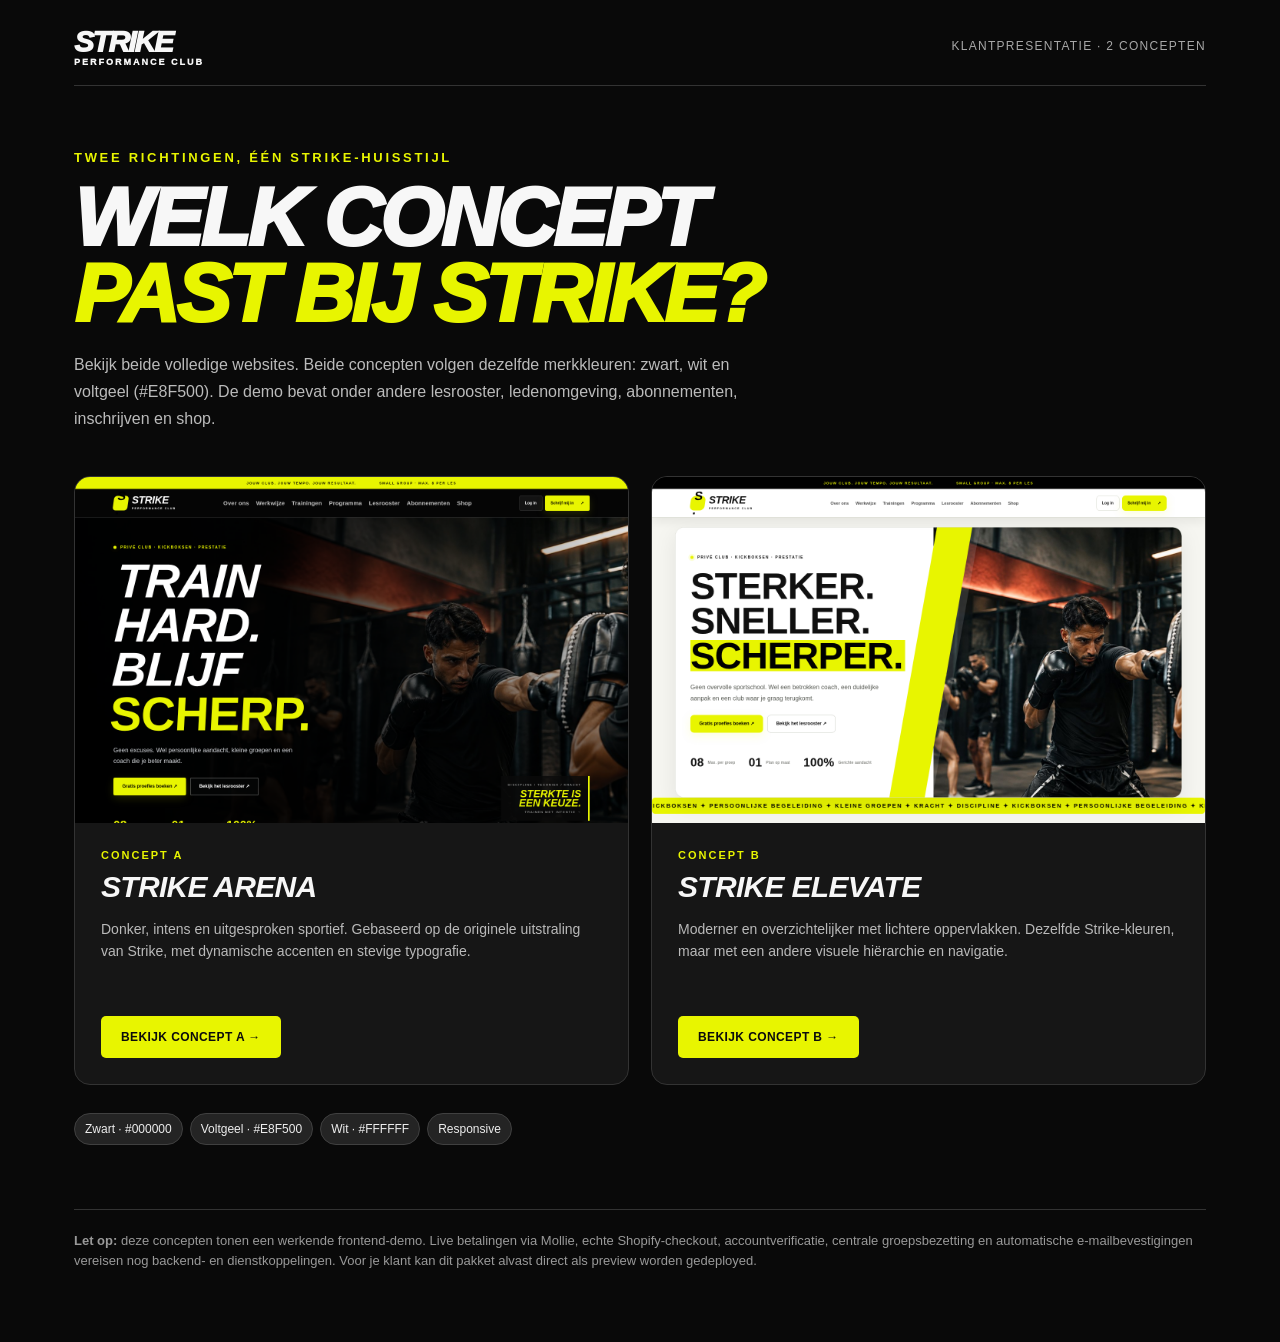
==== v2/index.html @ 975f400c "v2: Concept A (Arena) + Concept B (Elevate) onder /v2/ Co-Authored-By: Claude Fable 5.1 <noreply@ant" ====
<!DOCTYPE html>
<html lang="nl">
<head>
<meta charset="UTF-8"><meta name="viewport" content="width=device-width,initial-scale=1">
<title>STRIKE — Kies een websiteconcept</title>
<meta name="description" content="Vergelijk Concept A (Arena) en Concept B (Elevate) voor Strike Performance Club.">
<style>
:root{--neon:#E8F500;--black:#090909;--ink:#f7f7f7}*{box-sizing:border-box}body{margin:0;background:var(--black);color:var(--ink);font-family:Inter,Arial,sans-serif}a{text-decoration:none;color:inherit}.wrap{max-width:1180px;margin:auto;padding:25px 24px 70px}header{display:flex;justify-content:space-between;align-items:center;border-bottom:1px solid #333;padding-bottom:18px}.logo{font-size:30px;font-style:italic;font-weight:1000;letter-spacing:-2px}.logo span{font-size:9px;letter-spacing:2px;font-style:normal;display:block;margin-top:-2px}.mini{color:#a8a8a8;font-size:12px;text-transform:uppercase;letter-spacing:1.3px}.eyebrow{font-size:13px;letter-spacing:2.7px;color:var(--neon);font-weight:700;text-transform:uppercase;margin:64px 0 15px}h1{font-size:clamp(42px,7vw,82px);font-stretch:condensed;font-style:italic;letter-spacing:-3px;line-height:.93;margin:0 0 18px;font-weight:950;text-transform:uppercase}h1 em{color:var(--neon);font-style:inherit}.lead{max-width:670px;line-height:1.7;color:#bbb;font-size:16px;margin-bottom:44px}.grid{display:grid;grid-template-columns:1fr 1fr;gap:22px}.concept{background:#161616;border:1px solid #333;border-radius:16px;overflow:hidden;display:flex;flex-direction:column}.concept img{display:block;width:100%;aspect-ratio:1.6;object-fit:cover;object-position:top}.content{padding:26px}.label{color:var(--neon);font-size:11px;text-transform:uppercase;letter-spacing:2px;font-weight:800}.concept h2{font-size:30px;text-transform:uppercase;font-style:italic;letter-spacing:-.7px;margin:9px 0 10px}.concept p{color:#bababa;line-height:1.6;min-height:70px;font-size:14px}.btn{display:inline-flex;align-items:center;gap:12px;background:var(--neon);color:#0c0c0c;padding:14px 20px;border-radius:5px;font-weight:900;margin-top:14px;text-transform:uppercase;font-size:12px;letter-spacing:.4px}.concept:focus-within,.concept:hover{border-color:var(--neon)}.foot{border-top:1px solid #333;color:#999;margin-top:56px;padding-top:21px;line-height:1.6;font-size:13px}.pill{display:inline-block;background:#242424;border:1px solid #404040;padding:8px 10px;border-radius:30px;color:#eee;font-size:12px;margin:0 7px 8px 0}@media(max-width:760px){.grid{grid-template-columns:1fr}.wrap{padding:18px 16px 50px}header{align-items:flex-start}.eyebrow{margin-top:40px}h1{letter-spacing:-1.5px}.concept p{min-height:0}.content{padding:22px}}
</style></head><body><main class="wrap">
<header><div class="logo">STRIKE<span>PERFORMANCE CLUB</span></div><div class="mini">Klantpresentatie · 2 concepten</div></header>
<p class="eyebrow">Twee richtingen, één Strike-huisstijl</p>
<h1>WELK CONCEPT<br><em>PAST BIJ STRIKE?</em></h1>
<p class="lead">Bekijk beide volledige websites. Beide concepten volgen dezelfde merkkleuren: zwart, wit en voltgeel (#E8F500). De demo bevat onder andere lesrooster, ledenomgeving, abonnementen, inschrijven en shop.</p>
<section class="grid">
<article class="concept"><img src="previews/arena-desktop.png" alt="Voorvertoning van het donkere Concept A"><div class="content"><div class="label">Concept A</div><h2>STRIKE ARENA</h2><p>Donker, intens en uitgesproken sportief. Gebaseerd op de originele uitstraling van Strike, met dynamische accenten en stevige typografie.</p><a class="btn" href="concept-a/">Bekijk Concept A &rarr;</a></div></article>
<article class="concept"><img src="previews/elevate-desktop.png" alt="Voorvertoning van het lichte Concept B"><div class="content"><div class="label">Concept B</div><h2>STRIKE ELEVATE</h2><p>Moderner en overzichtelijker met lichtere oppervlakken. Dezelfde Strike-kleuren, maar met een andere visuele hiërarchie en navigatie.</p><a class="btn" href="concept-b/">Bekijk Concept B &rarr;</a></div></article>
</section>
<div style="margin-top:28px"><span class="pill">Zwart · #000000</span><span class="pill">Voltgeel · #E8F500</span><span class="pill">Wit · #FFFFFF</span><span class="pill">Responsive</span></div>
<div class="foot"><strong>Let op:</strong> deze concepten tonen een werkende frontend-demo. Live betalingen via Mollie, echte Shopify-checkout, accountverificatie, centrale groepsbezetting en automatische e-mailbevestigingen vereisen nog backend- en dienstkoppelingen. Voor je klant kan dit pakket alvast direct als preview worden gedeployed.</div>
</main></body></html>
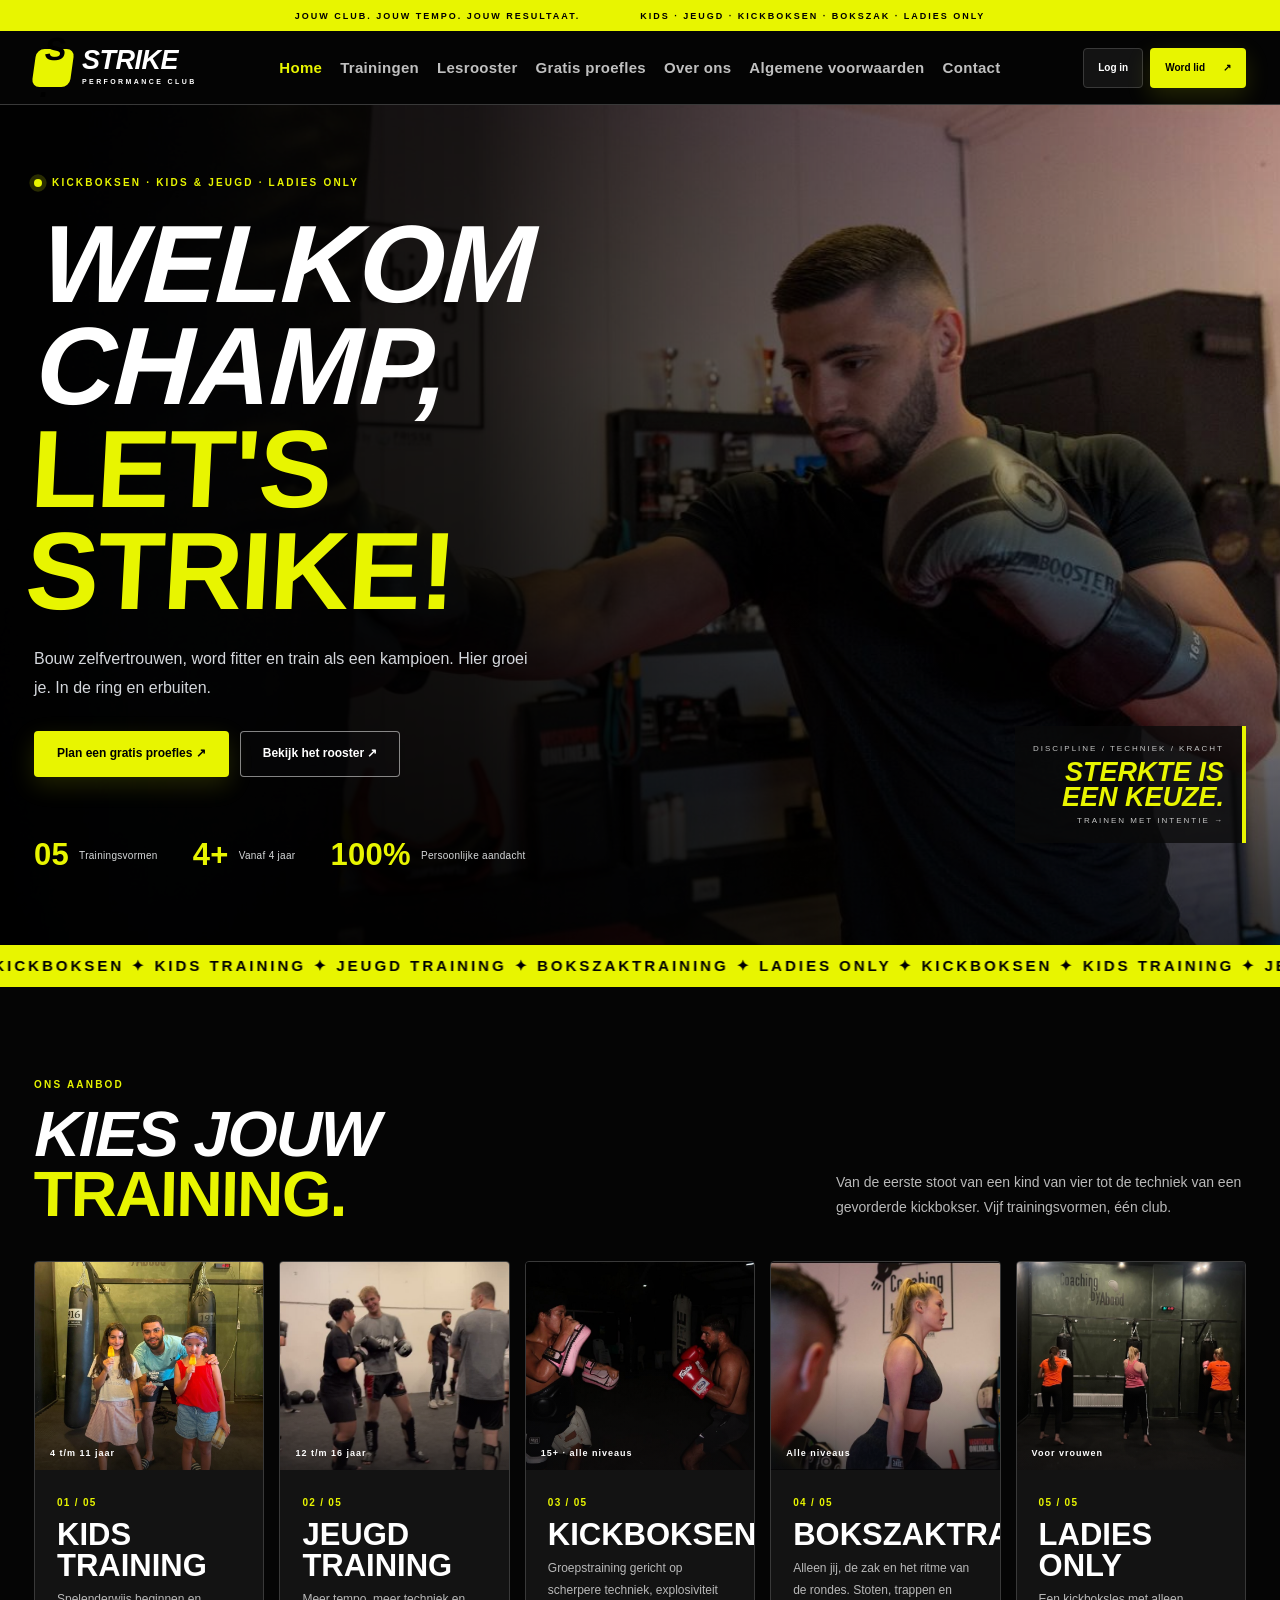
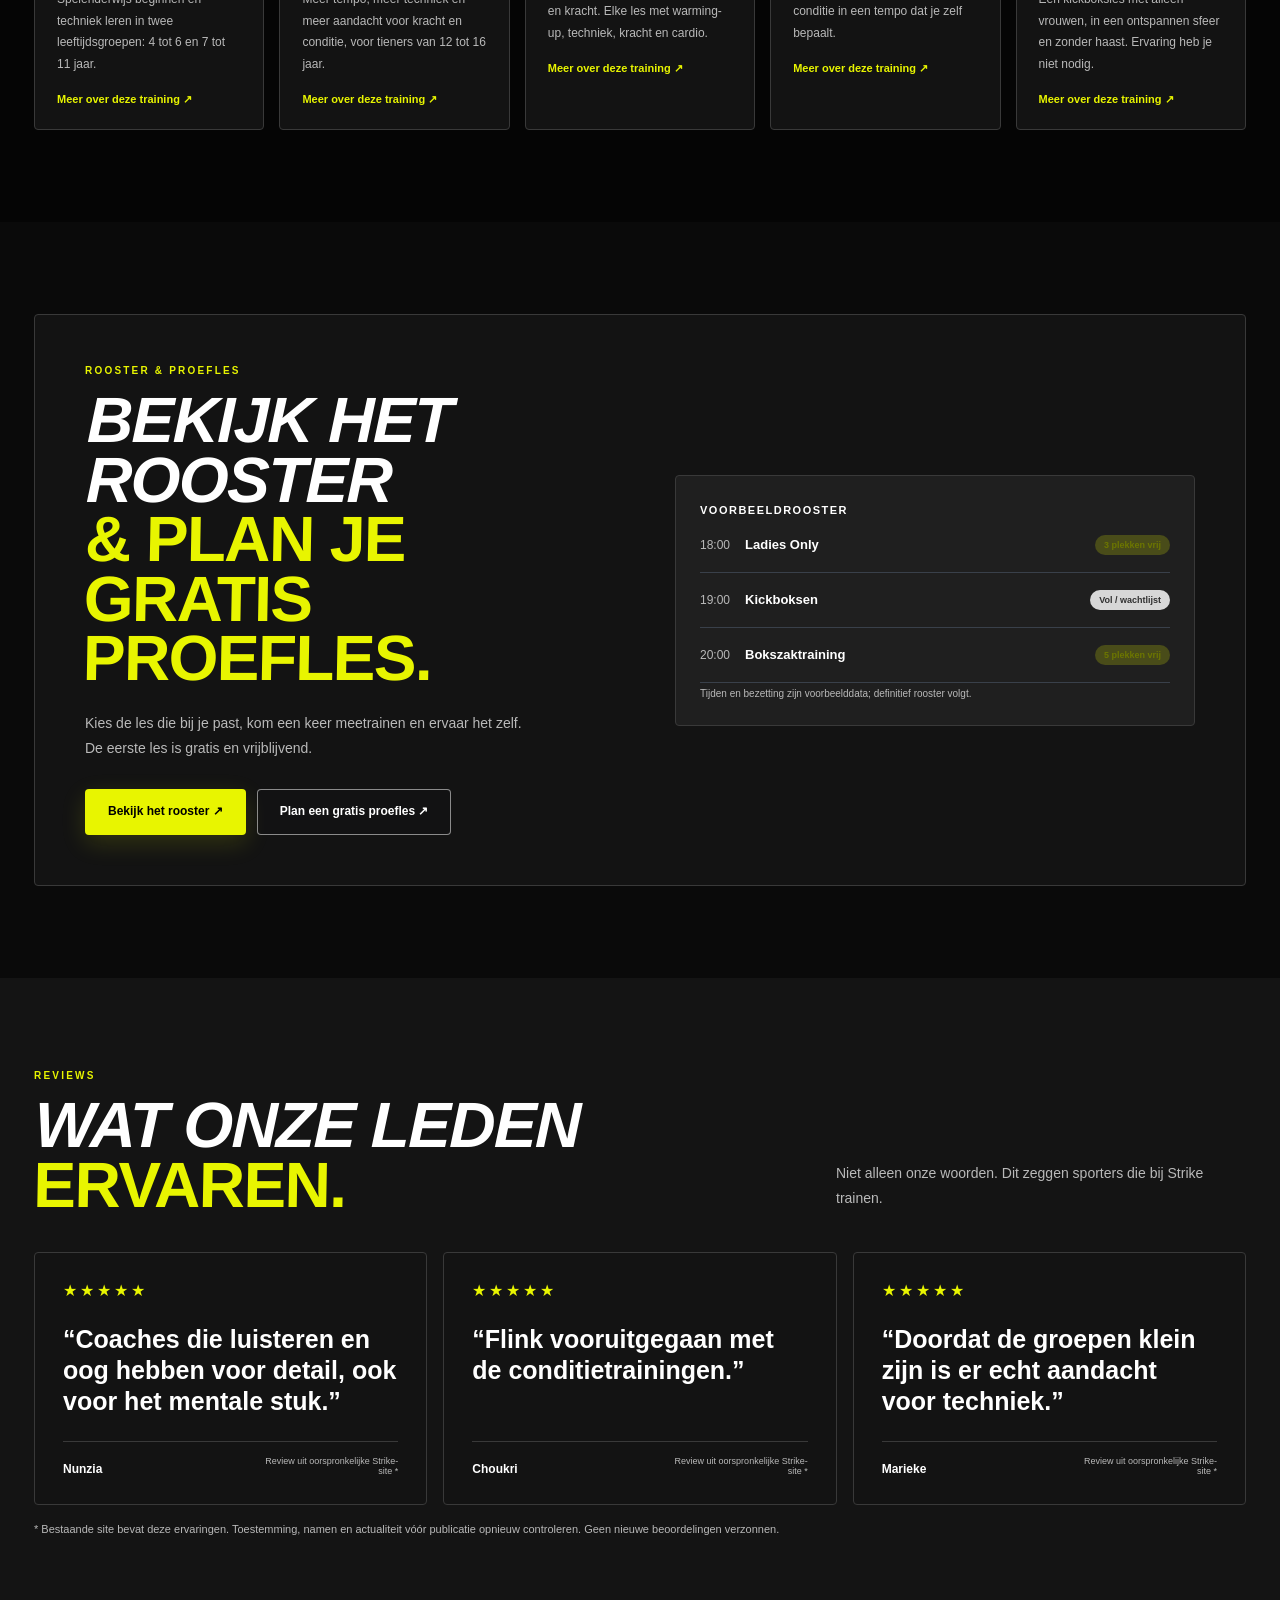
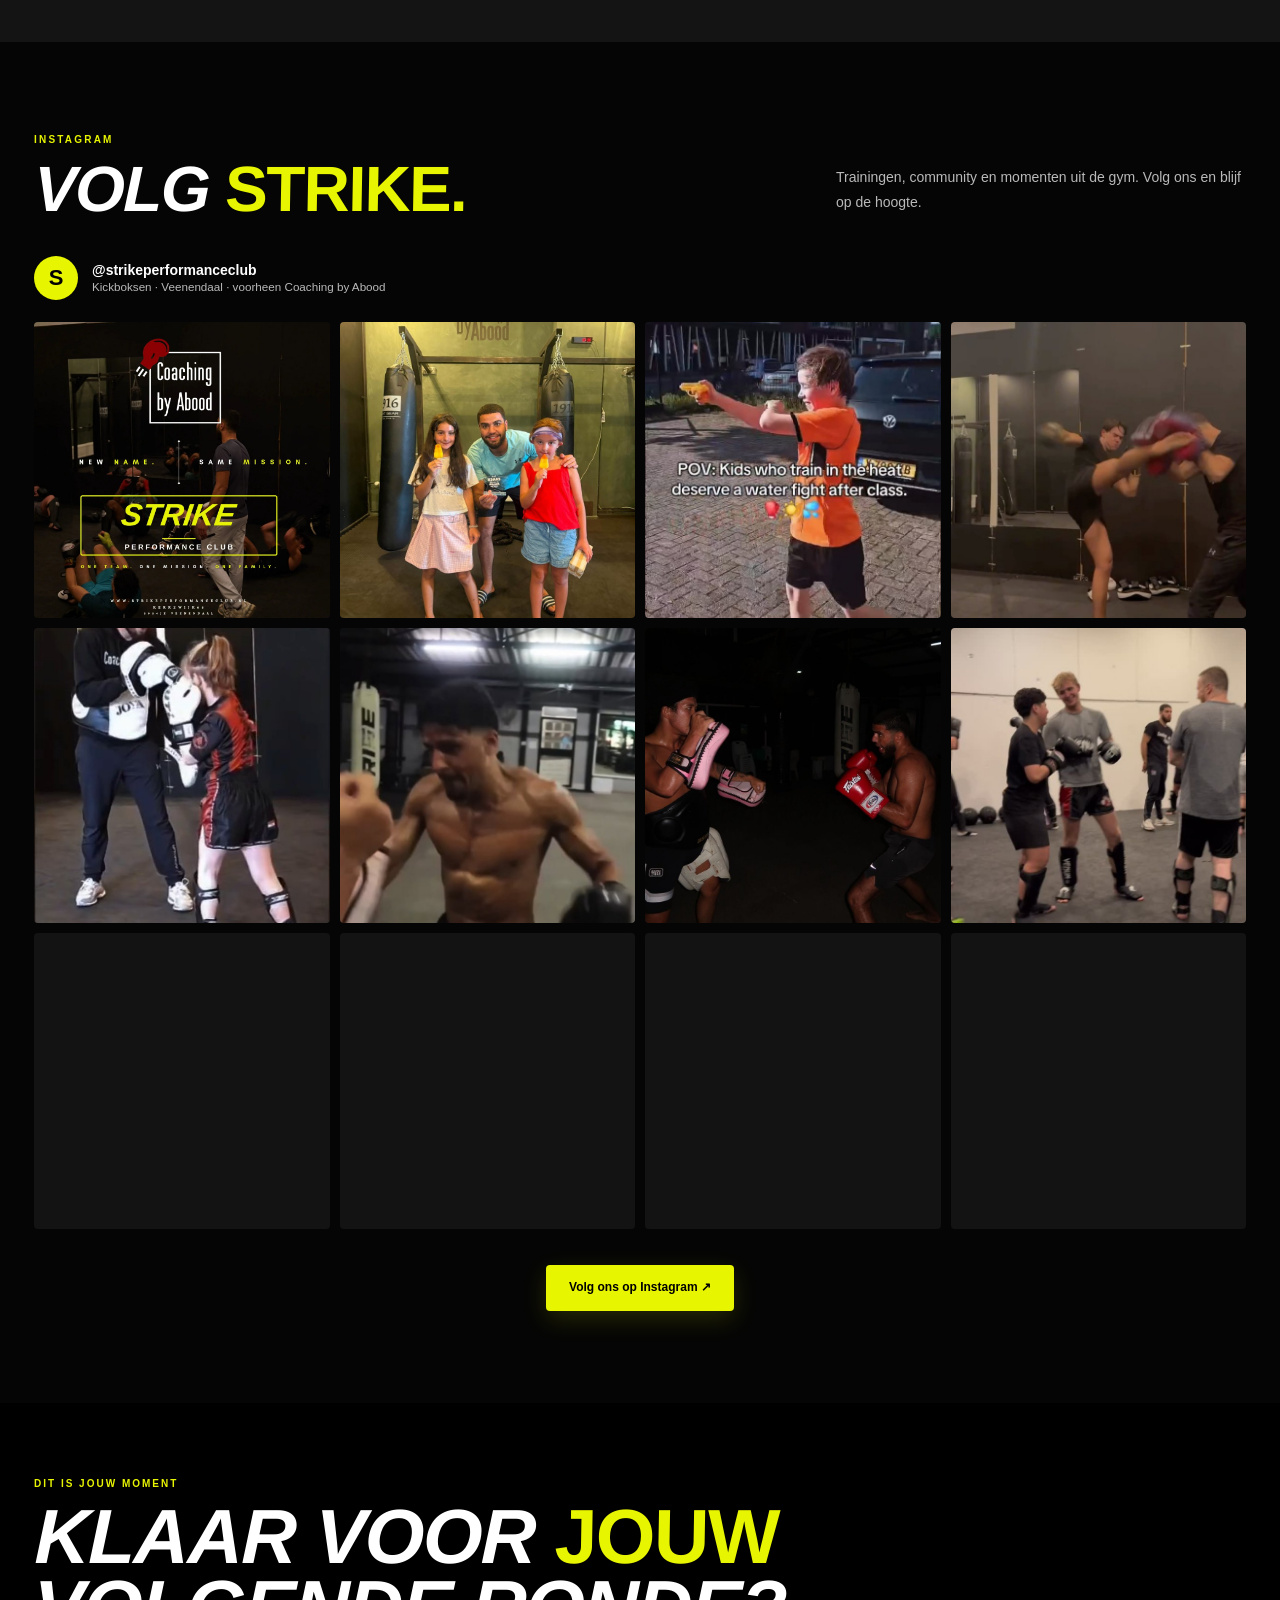
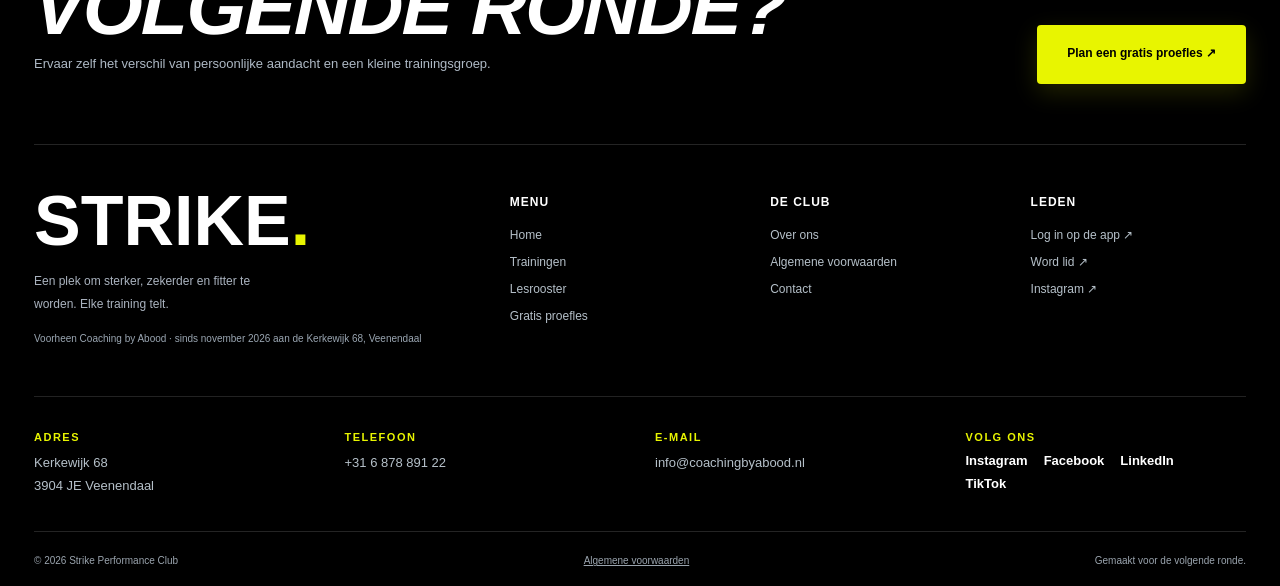
==== commit ac9dc511: "v2 ronde 3: concept A definitief, Trainin-rooster, app-login, echte beelden, Instagram-grid, voorwaa" ====
--- a/v2/index.html
+++ b/v2/index.html
@@ -1,20 +1 @@
-<!DOCTYPE html>
-<html lang="nl">
-<head>
-<meta charset="UTF-8"><meta name="viewport" content="width=device-width,initial-scale=1">
-<title>STRIKE — Kies een websiteconcept</title>
-<meta name="description" content="Vergelijk Concept A (Arena) en Concept B (Elevate) voor Strike Performance Club.">
-<style>
-:root{--neon:#E8F500;--black:#090909;--ink:#f7f7f7}*{box-sizing:border-box}body{margin:0;background:var(--black);color:var(--ink);font-family:Inter,Arial,sans-serif}a{text-decoration:none;color:inherit}.wrap{max-width:1180px;margin:auto;padding:25px 24px 70px}header{display:flex;justify-content:space-between;align-items:center;border-bottom:1px solid #333;padding-bottom:18px}.logo{font-size:30px;font-style:italic;font-weight:1000;letter-spacing:-2px}.logo span{font-size:9px;letter-spacing:2px;font-style:normal;display:block;margin-top:-2px}.mini{color:#a8a8a8;font-size:12px;text-transform:uppercase;letter-spacing:1.3px}.eyebrow{font-size:13px;letter-spacing:2.7px;color:var(--neon);font-weight:700;text-transform:uppercase;margin:64px 0 15px}h1{font-size:clamp(42px,7vw,82px);font-stretch:condensed;font-style:italic;letter-spacing:-3px;line-height:.93;margin:0 0 18px;font-weight:950;text-transform:uppercase}h1 em{color:var(--neon);font-style:inherit}.lead{max-width:670px;line-height:1.7;color:#bbb;font-size:16px;margin-bottom:44px}.grid{display:grid;grid-template-columns:1fr 1fr;gap:22px}.concept{background:#161616;border:1px solid #333;border-radius:16px;overflow:hidden;display:flex;flex-direction:column}.concept img{display:block;width:100%;aspect-ratio:1.6;object-fit:cover;object-position:top}.content{padding:26px}.label{color:var(--neon);font-size:11px;text-transform:uppercase;letter-spacing:2px;font-weight:800}.concept h2{font-size:30px;text-transform:uppercase;font-style:italic;letter-spacing:-.7px;margin:9px 0 10px}.concept p{color:#bababa;line-height:1.6;min-height:70px;font-size:14px}.btn{display:inline-flex;align-items:center;gap:12px;background:var(--neon);color:#0c0c0c;padding:14px 20px;border-radius:5px;font-weight:900;margin-top:14px;text-transform:uppercase;font-size:12px;letter-spacing:.4px}.concept:focus-within,.concept:hover{border-color:var(--neon)}.foot{border-top:1px solid #333;color:#999;margin-top:56px;padding-top:21px;line-height:1.6;font-size:13px}.pill{display:inline-block;background:#242424;border:1px solid #404040;padding:8px 10px;border-radius:30px;color:#eee;font-size:12px;margin:0 7px 8px 0}@media(max-width:760px){.grid{grid-template-columns:1fr}.wrap{padding:18px 16px 50px}header{align-items:flex-start}.eyebrow{margin-top:40px}h1{letter-spacing:-1.5px}.concept p{min-height:0}.content{padding:22px}}
-</style></head><body><main class="wrap">
-<header><div class="logo">STRIKE<span>PERFORMANCE CLUB</span></div><div class="mini">Klantpresentatie · 2 concepten</div></header>
-<p class="eyebrow">Twee richtingen, één Strike-huisstijl</p>
-<h1>WELK CONCEPT<br><em>PAST BIJ STRIKE?</em></h1>
-<p class="lead">Bekijk beide volledige websites. Beide concepten volgen dezelfde merkkleuren: zwart, wit en voltgeel (#E8F500). De demo bevat onder andere lesrooster, ledenomgeving, abonnementen, inschrijven en shop.</p>
-<section class="grid">
-<article class="concept"><img src="previews/arena-desktop.png" alt="Voorvertoning van het donkere Concept A"><div class="content"><div class="label">Concept A</div><h2>STRIKE ARENA</h2><p>Donker, intens en uitgesproken sportief. Gebaseerd op de originele uitstraling van Strike, met dynamische accenten en stevige typografie.</p><a class="btn" href="concept-a/">Bekijk Concept A &rarr;</a></div></article>
-<article class="concept"><img src="previews/elevate-desktop.png" alt="Voorvertoning van het lichte Concept B"><div class="content"><div class="label">Concept B</div><h2>STRIKE ELEVATE</h2><p>Moderner en overzichtelijker met lichtere oppervlakken. Dezelfde Strike-kleuren, maar met een andere visuele hiërarchie en navigatie.</p><a class="btn" href="concept-b/">Bekijk Concept B &rarr;</a></div></article>
-</section>
-<div style="margin-top:28px"><span class="pill">Zwart · #000000</span><span class="pill">Voltgeel · #E8F500</span><span class="pill">Wit · #FFFFFF</span><span class="pill">Responsive</span></div>
-<div class="foot"><strong>Let op:</strong> deze concepten tonen een werkende frontend-demo. Live betalingen via Mollie, echte Shopify-checkout, accountverificatie, centrale groepsbezetting en automatische e-mailbevestigingen vereisen nog backend- en dienstkoppelingen. Voor je klant kan dit pakket alvast direct als preview worden gedeployed.</div>
-</main></body></html>+<!DOCTYPE html><html lang="nl"><head><meta charset="UTF-8"><meta name="viewport" content="width=device-width,initial-scale=1"><title>Strike Performance Club</title><meta http-equiv="refresh" content="0; url=concept-a/"><link rel="canonical" href="concept-a/"><style>body{margin:0;background:#090909;color:#f7f7f7;font-family:Inter,Arial,sans-serif;display:grid;place-items:center;min-height:100vh}a{color:#E8F500}</style></head><body><p>Even geduld… <a href="concept-a/">Open de Strike-website</a></p></body></html>
